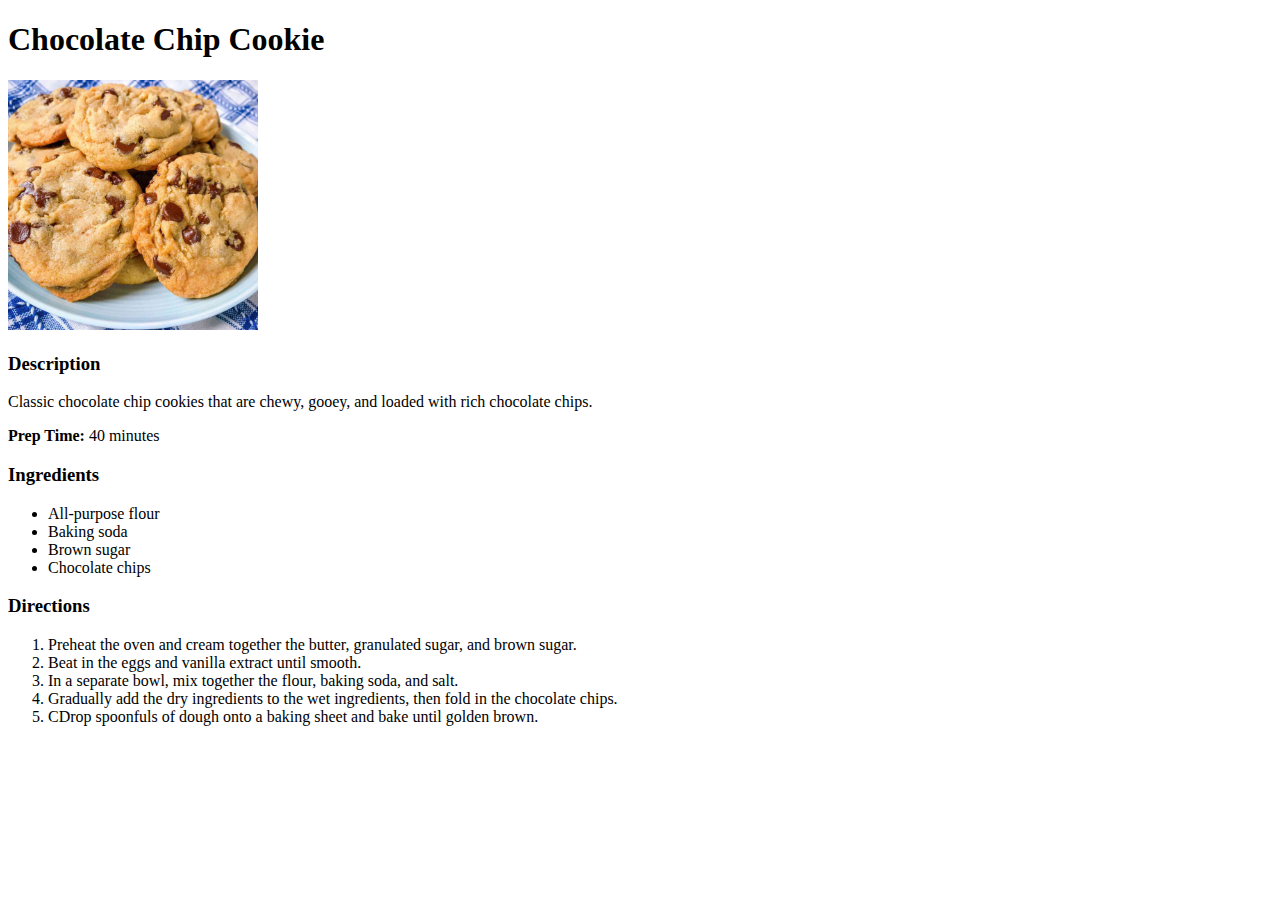
==== recipes/cookie.html @ c6a019a4 "Add two new recipes" ====
<!DOCTYPE html>
<html lang="en">
<head>
    <meta charset="UTF-8">
    <meta name="viewport" content="width=device-width, initial-scale=1.0">
    <title>Chocolate Chip Cookie</title>
</head>
<body>
    <h1>Chocolate Chip Cookie</h1>
    <img src="../img/cookie.jpg" height="250" width="250" alt="Chicken Sukka">
    <h3>Description</h3>
    <p>Classic chocolate chip cookies that are chewy, gooey, and loaded with rich chocolate chips.</p>
    <p><strong>Prep Time: </strong>40 minutes</p>
    <h3>Ingredients</h3>
    <ul>
        <li>All-purpose flour</li>
        <li>Baking soda</li>
        <li>Brown sugar</li>
        <li>Chocolate chips</li>
    </ul>
    <h3>Directions</h3>
    <ol>
        <li>Preheat the oven and cream together the butter, granulated sugar, and brown sugar.</li>
        <li>Beat in the eggs and vanilla extract until smooth.</li>
        <li>In a separate bowl, mix together the flour, baking soda, and salt.</li>
        <li>Gradually add the dry ingredients to the wet ingredients, then fold in the chocolate chips.</li>
        <li>CDrop spoonfuls of dough onto a baking sheet and bake until golden brown.</li>
    </ol>
    
</body>
</html>
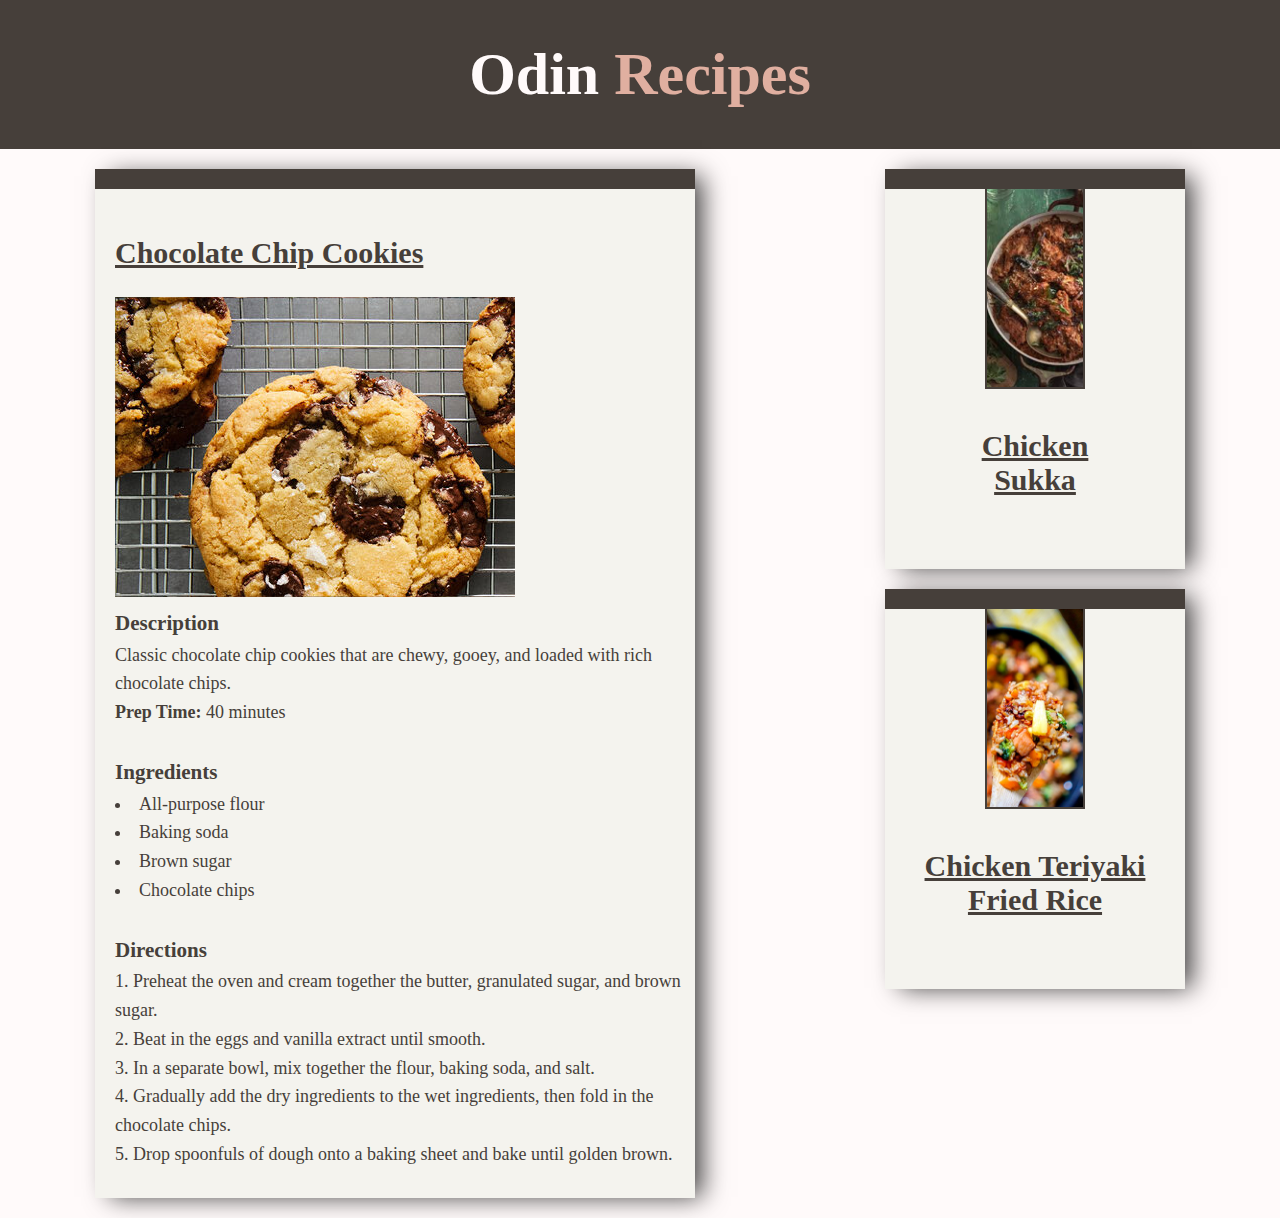
==== commit 77476f74: "Add CSS for recipe pages" ====
--- a/recipes/cookie.html
+++ b/recipes/cookie.html
@@ -2,30 +2,49 @@
 <html lang="en">
 <head>
     <meta charset="UTF-8">
+    <link rel="stylesheet" href="../styles/recipe.css">
     <meta name="viewport" content="width=device-width, initial-scale=1.0">
     <title>Chocolate Chip Cookie</title>
 </head>
 <body>
-    <h1>Chocolate Chip Cookie</h1>
-    <img src="../img/cookie.jpg" height="250" width="250" alt="Chicken Sukka">
-    <h3>Description</h3>
-    <p>Classic chocolate chip cookies that are chewy, gooey, and loaded with rich chocolate chips.</p>
-    <p><strong>Prep Time: </strong>40 minutes</p>
-    <h3>Ingredients</h3>
-    <ul>
-        <li>All-purpose flour</li>
-        <li>Baking soda</li>
-        <li>Brown sugar</li>
-        <li>Chocolate chips</li>
-    </ul>
-    <h3>Directions</h3>
-    <ol>
-        <li>Preheat the oven and cream together the butter, granulated sugar, and brown sugar.</li>
-        <li>Beat in the eggs and vanilla extract until smooth.</li>
-        <li>In a separate bowl, mix together the flour, baking soda, and salt.</li>
-        <li>Gradually add the dry ingredients to the wet ingredients, then fold in the chocolate chips.</li>
-        <li>CDrop spoonfuls of dough onto a baking sheet and bake until golden brown.</li>
-    </ol>
+    <a class="title" href="../index.html">Odin <span style="color: #E0AFA0;">Recipes</span></a>
+    <div class="main">
+        <div class="recipe-card">
+            <h1 class="recipe-title">Chocolate Chip Cookies</h1>
+            <img class="recipe-img" src="../img/cookie.jpg">
+            <h3>Description</h3>
+            <p>Classic chocolate chip cookies that are chewy, gooey, and loaded with rich chocolate chips.</p>
+            <p><strong>Prep Time: </strong>40 minutes</p>
+            <br>
+            <h3>Ingredients</h3>
+            <ul>
+                <li>All-purpose flour</li>
+                <li>Baking soda</li>
+                <li>Brown sugar</li>
+                <li>Chocolate chips</li>
+            </ul>
+            <br>
+            <h3>Directions</h3>
+            <ol>
+                <li>Preheat the oven and cream together the butter, granulated sugar, and brown sugar.</li>
+                <li>Beat in the eggs and vanilla extract until smooth.</li>
+                <li>In a separate bowl, mix together the flour, baking soda, and salt.</li>
+                <li>Gradually add the dry ingredients to the wet ingredients, then fold in the chocolate chips.</li>
+                <li>Drop spoonfuls of dough onto a baking sheet and bake until golden brown.</li>
+            </ol>
+            <br>
+        </div>
+        <div class="others">
+            <div class="others-card">
+                <img class="others-img" src="../img/sukka-thumb.jpg">
+                <a class="others-title" href="../recipes/sukka.html">Chicken <br> Sukka</a>
+            </div>
+            <div class="others-card">
+                <img class="others-img" src="../img/teriyaki-thumb.jpg">
+                <a class="others-title" href="../recipes/teriyaki.html">Chicken Teriyaki Fried Rice</a>
+            </div>
+        </div>
+    </div>
     
 </body>
 </html>--- a/styles/recipe.css
+++ b/styles/recipe.css
@@ -0,0 +1,90 @@
+*{
+    box-sizing: border-box;
+    margin: 0px;
+    padding: 0px;
+}
+
+
+.title{
+    text-align: center;
+    font-family: "Playfair Display", serif;
+    background-color: #463f3a;
+    padding:40px;
+    font-size: 60px;
+    font-weight: bold;
+    color:#FFFAFA;
+    text-decoration: none;
+    display: block;
+}
+body{
+    background-color: #FFFAFA;
+}
+.recipe-card{
+    width:700px;
+    margin:20px 95px;
+    background-color: #F4F3EE;
+    border-top:20px #463f3a solid;
+    display:inline-block;
+    box-shadow: 11px 3px 24px -4px rgba(0,0,0,0.75);
+    padding-left: 20px;
+    font-family: "Playfair Display", serif;
+    color:#463f3a;
+    font-size: 18px;
+    line-height: 1.6;
+}
+ul,ol {
+    list-style-position: inside;
+ }
+
+ .recipe-title{
+    font-family: "Playfair Display", serif;
+    text-decoration: underline;
+    padding:40px 0px 20px 0px;
+    font-size: 30px;
+    font-weight: bold;
+    color:#463f3a;
+    display: inline-block;
+
+}
+
+.recipe-img{
+    width:400px;
+    display:block;
+    padding-bottom:10px;
+}
+.main{
+    display:flex;
+}
+.others{
+    width: 500px;
+    display: inline-blk;    
+}
+.others-card{
+    width:300px;
+    height:400px;
+    margin:20px 95px;
+    background-color: #F4F3EE;
+    border-top:20px #463f3a solid;
+    display:block;
+    text-align: center;
+    box-shadow: 11px 3px 24px -4px rgba(0,0,0,0.75);
+}
+.others-img{
+    width:100px;
+    height:200px;
+    display: block;
+    margin:auto;
+    border-left:2.5px #463f3a solid;
+    border-right:2.5px #463f3a solid;
+    border-bottom:2.5px #463f3a solid;
+}
+.others-title{
+    text-align: center;
+    font-family: "Playfair Display", serif;
+    padding:40px 10px;
+    font-size: 30px;
+    font-weight: bold;
+    color:#463f3a;
+    display: inline-block;
+
+}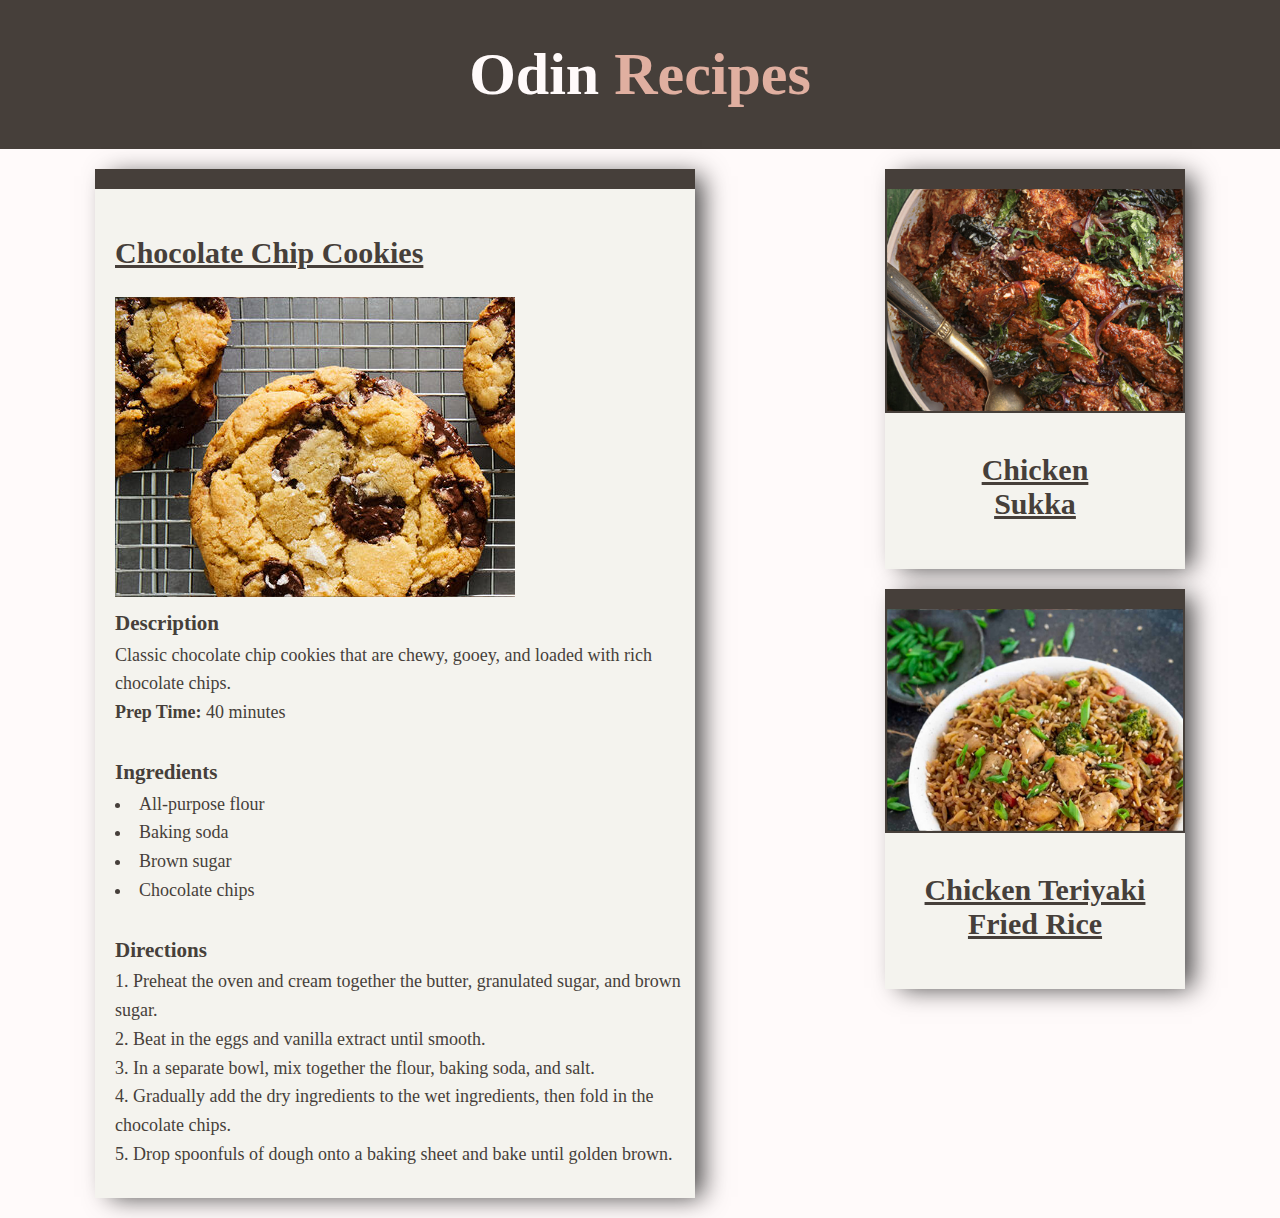
==== commit 50f4ccc6: "Fix hompage card images" ====
--- a/recipes/cookie.html
+++ b/recipes/cookie.html
@@ -36,11 +36,11 @@
         </div>
         <div class="others">
             <div class="others-card">
-                <img class="others-img" src="../img/sukka-thumb.jpg">
+                <img class="others-img" src="../img/sukka.jpg">
                 <a class="others-title" href="../recipes/sukka.html">Chicken <br> Sukka</a>
             </div>
             <div class="others-card">
-                <img class="others-img" src="../img/teriyaki-thumb.jpg">
+                <img class="others-img" src="../img/teriyaki.jpg">
                 <a class="others-title" href="../recipes/teriyaki.html">Chicken Teriyaki Fried Rice</a>
             </div>
         </div>
--- a/styles/recipe.css
+++ b/styles/recipe.css
@@ -70,8 +70,7 @@
     box-shadow: 11px 3px 24px -4px rgba(0,0,0,0.75);
 }
 .others-img{
-    width:100px;
-    height:200px;
+    width:300px;
     display: block;
     margin:auto;
     border-left:2.5px #463f3a solid;
